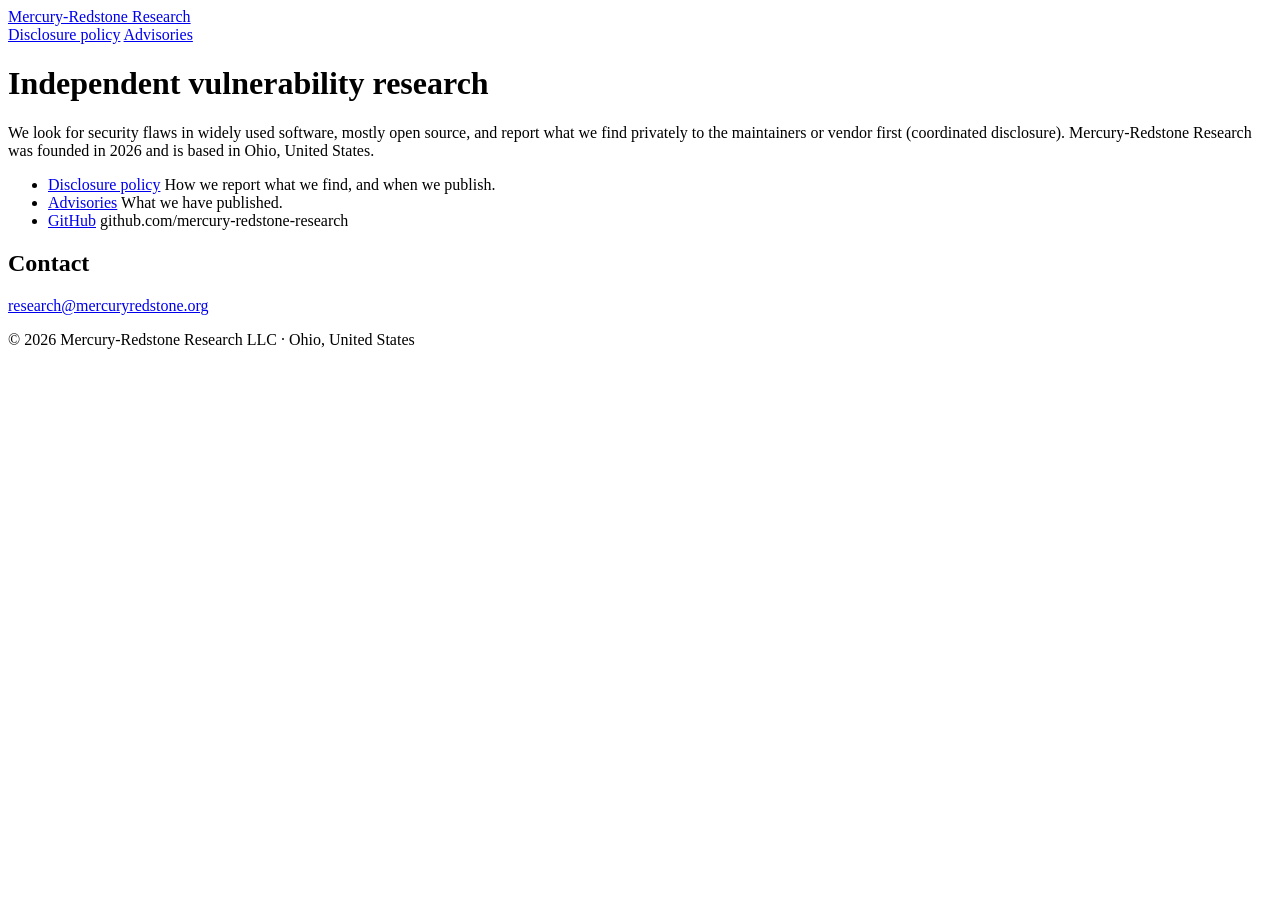
==== index.html @ 57395281 "Publish index.html" ====
<!doctype html>
<html lang="en">
<head>
<meta charset="utf-8">
<meta name="viewport" content="width=device-width, initial-scale=1">
<meta http-equiv="Content-Security-Policy" content="default-src 'none'; style-src 'self'; img-src data:; base-uri 'none'; form-action 'none'">
<meta name="color-scheme" content="light dark">
<title>Mercury-Redstone Research</title>
<meta name="description" content="Independent vulnerability research on widely used software, mostly open source, reported privately to the maintainers or vendor first.">
<link rel="icon" href="data:,">
<link rel="stylesheet" href="style.css">
</head>
<body>
<div class="page">
<header class="site">
<a class="brand" href="index.html">Mercury-Redstone Research</a>
<nav aria-label="Site">
<a href="disclosure.html">Disclosure policy</a>
<a href="advisories.html">Advisories</a>
</nav>
</header>
<main>
<h1>Independent vulnerability research</h1>
<p class="lede">We look for security flaws in widely used software, mostly open source, and report what we find privately to the maintainers or vendor first (coordinated disclosure). Mercury-Redstone Research was founded in 2026 and is based in Ohio, United States.</p>

<ul class="links">
<li><a href="disclosure.html">Disclosure policy</a> <span>How we report what we find, and when we publish.</span></li>
<li><a href="advisories.html">Advisories</a> <span>What we have published.</span></li>
<li><a href="https://github.com/mercury-redstone-research">GitHub</a> <span>github.com/mercury-redstone-research</span></li>
</ul>

<h2>Contact</h2>
<p><a class="mail" href="mailto:research@mercuryredstone.org">research@mercuryredstone.org</a></p>
</main>
<footer class="site">
<p>&copy; 2026 Mercury-Redstone Research LLC &middot; Ohio, United States</p>
</footer>
</div>
</body>
</html>
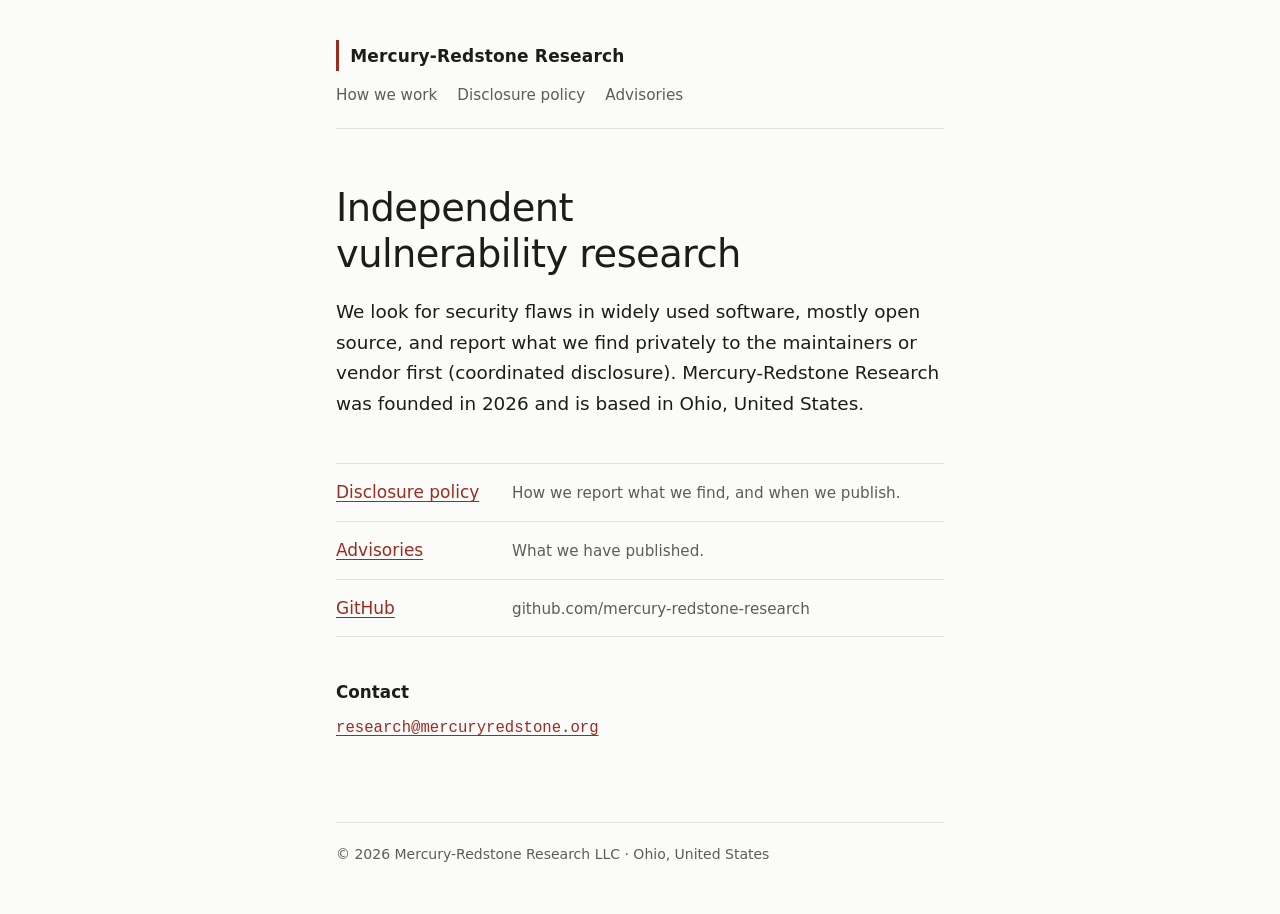
==== commit dcc10502: "Publish index.html" ====
--- a/index.html
+++ b/index.html
@@ -15,6 +15,7 @@
 <header class="site">
 <a class="brand" href="index.html">Mercury-Redstone Research</a>
 <nav aria-label="Site">
+<a href="approach.html">How we work</a>
 <a href="disclosure.html">Disclosure policy</a>
 <a href="advisories.html">Advisories</a>
 </nav>
--- a/style.css
+++ b/style.css
@@ -0,0 +1,154 @@
+/* The one stylesheet: system fonts, one accent colour, light and dark. */
+
+:root {
+  --bg: #fbfbf9;
+  --fg: #1c1c1b;
+  --muted: #5d5c58;
+  --rule: #e3e2dd;
+  --accent: #9b2c1f;
+  --measure: 38rem;
+  --sans: system-ui, -apple-system, "Segoe UI", Roboto, "Helvetica Neue", Arial, sans-serif;
+  --mono: ui-monospace, SFMono-Regular, Menlo, Consolas, "Liberation Mono", monospace;
+  color-scheme: light dark;
+}
+
+@media (prefers-color-scheme: dark) {
+  :root {
+    --bg: #131312;
+    --fg: #e8e6e1;
+    --muted: #a19e97;
+    --rule: #2f2e2b;
+    --accent: #e58b78;
+  }
+}
+
+*, *::before, *::after { box-sizing: border-box; }
+
+html { -webkit-text-size-adjust: 100%; text-size-adjust: 100%; }
+
+body {
+  margin: 0;
+  background: var(--bg);
+  color: var(--fg);
+  font: 400 1.0625rem/1.65 var(--sans);
+}
+
+.page {
+  max-width: calc(var(--measure) + 2.5rem);
+  margin: 0 auto;
+  padding: 2.5rem 1.25rem 3rem;
+}
+
+/* Header */
+
+header.site {
+  display: flex;
+  flex-wrap: wrap;
+  align-items: baseline;
+  justify-content: space-between;
+  gap: .75rem 1.5rem;
+  padding-bottom: 1.25rem;
+  border-bottom: 1px solid var(--rule);
+}
+
+/* The one nod to the rocket: a thin vertical rule beside the name. */
+.brand {
+  border-left: 3px solid var(--accent);
+  padding: .1rem 0 .1rem .7rem;
+  color: var(--fg);
+  font-weight: 600;
+  letter-spacing: .01em;
+  text-decoration: none;
+}
+
+nav { display: flex; flex-wrap: wrap; gap: .25rem 1.25rem; font-size: .95rem; }
+nav a { color: var(--muted); text-decoration: none; }
+nav a:hover { color: var(--fg); }
+nav a[aria-current="page"] {
+  color: var(--fg);
+  text-decoration: underline 1px var(--accent);
+  text-underline-offset: .35em;
+}
+
+/* Text */
+
+main { padding: 3.5rem 0 4rem; }
+
+h1 {
+  margin: 0 0 1.25rem;
+  font-size: clamp(1.75rem, 1.3rem + 2vw, 2.4rem);
+  font-weight: 500;
+  line-height: 1.2;
+  letter-spacing: -.015em;
+  text-wrap: balance;
+}
+
+h2 { margin: 2.5rem 0 .5rem; font-size: 1.05rem; font-weight: 600; line-height: 1.35; }
+
+p, ul { margin: 0 0 1rem; }
+p, li { text-wrap: pretty; }
+ul { padding-left: 1.25rem; }
+li { margin: .35rem 0; }
+
+.lede { max-width: var(--measure); font-size: 1.15rem; }
+
+a { color: var(--accent); text-decoration-thickness: 1px; text-underline-offset: .2em; }
+a:hover { text-decoration-thickness: 2px; }
+a:focus-visible { outline: 2px solid var(--accent); outline-offset: 3px; }
+
+.mail { font-family: var(--mono); font-size: .92em; overflow-wrap: anywhere; }
+
+.aside { color: var(--muted); font-size: .95rem; }
+
+/* Home: the list of pages */
+
+.links { list-style: none; margin: 2.75rem 0; padding: 0; border-top: 1px solid var(--rule); }
+.links li {
+  display: flex;
+  flex-wrap: wrap;
+  align-items: baseline;
+  gap: .1rem 1rem;
+  margin: 0;
+  padding: .9rem 0;
+  border-bottom: 1px solid var(--rule);
+}
+.links a { min-width: 10rem; font-weight: 500; }
+.links span { color: var(--muted); font-size: .95rem; }
+
+/* Disclosure: the draft notice (removed at approval) */
+
+.draft-notice {
+  margin: 0 0 2.5rem;
+  padding: .75rem 1rem;
+  border: 1px solid var(--accent);
+  font-size: .95rem;
+}
+
+/* Advisories */
+
+.empty {
+  margin: 2.25rem 0;
+  padding: 1.25rem 0;
+  border-top: 1px solid var(--rule);
+  border-bottom: 1px solid var(--rule);
+  color: var(--muted);
+}
+
+.advisories { list-style: none; margin: 2.25rem 0; padding: 0; border-top: 1px solid var(--rule); }
+.advisories li { margin: 0; padding: 1rem 0; border-bottom: 1px solid var(--rule); }
+.advisories h2 { margin: .2rem 0 .3rem; }
+.adv-meta, .adv-detail { margin: 0; color: var(--muted); font-size: .9rem; }
+.adv-id, .adv-cve { font-family: var(--mono); }
+
+/* Footer */
+
+footer.site { padding-top: 1.25rem; border-top: 1px solid var(--rule); color: var(--muted); font-size: .875rem; }
+footer.site p { margin: 0; }
+
+/* Phones */
+
+@media (max-width: 30rem) {
+  .page { padding-top: 1.5rem; }
+  main { padding: 2.25rem 0 3rem; }
+  .lede { font-size: 1.075rem; }
+}
